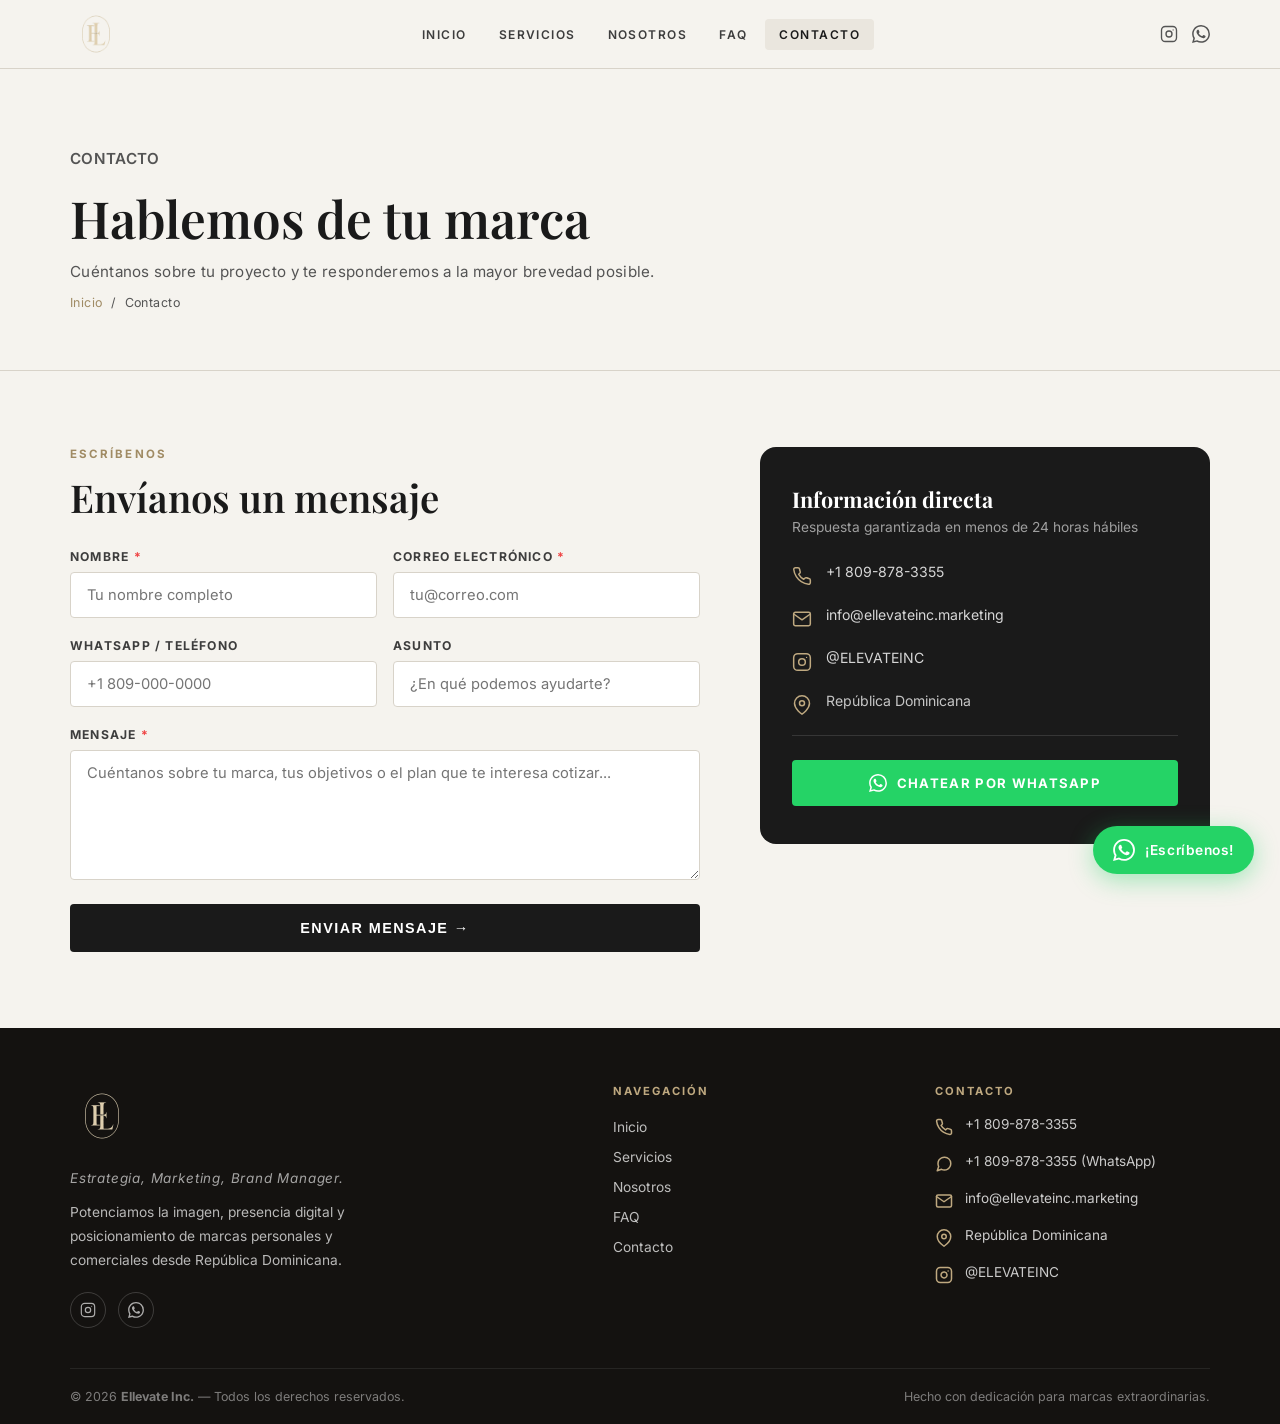
==== contacto.html @ 8d4e355f "feat: Initial static release for Ellevate Inc. ready for GitHub Pages" ====
<!DOCTYPE html>
<html lang="es">
<head>
  <meta charset="UTF-8">
  <meta name="viewport" content="width=device-width, initial-scale=1.0">
  <meta name="description" content="Contáctanos en Ellevate Inc. Cuéntanos sobre tu marca o proyecto y diseñaremos la estrategia digital ideal para ti.">
  <meta property="og:title" content="Contacto — Ellevate Inc. | Marketing Digital RD">
  <meta property="og:description" content="Hablemos de tu marca. Contáctanos por formulario o directamente por WhatsApp.">
  <meta property="og:type" content="website">
  <meta property="og:locale" content="es_DO">
  <link rel="icon" href="assets/logos/logo.png" type="image/png">
  <title>Contacto — Ellevate Inc. | Marketing Digital RD</title>

  <link rel="preconnect" href="https://fonts.googleapis.com">
  <link rel="preconnect" href="https://fonts.gstatic.com" crossorigin>
  <link href="https://fonts.googleapis.com/css2?family=Playfair+Display:ital,wght@0,400;0,500;0,600;0,700;1,400;1,500&family=Inter:wght@300;400;500;600;700&display=swap" rel="stylesheet">
  <link rel="stylesheet" href="css/style.css">
</head>
<body>

  <!-- ======= HEADER ======= -->
  <header class="site-header">
    <div class="container">
      <div class="header-inner">

        <!-- Logo -->
        <a href="index.html" class="logo">
          <img src="assets/logos/logo.png" alt="Ellevate Inc." class="logo-img">
        </a>

        <!-- Hamburger Móvil -->
        <button class="nav-toggle" id="navToggle" aria-label="Abrir menú">
          <span></span><span></span><span></span>
        </button>

        <!-- Navegación Principal -->
        <nav class="main-nav" id="mainNav" aria-label="Menú principal">
          <ul>
            <li><a href="index.html">Inicio</a></li>
            <li><a href="servicios.html">Servicios</a></li>
            <li><a href="nosotros.html">Nosotros</a></li>
            <li><a href="faq.html">FAQ</a></li>
            <li><a href="contacto.html" class="active">Contacto</a></li>
          </ul>
        </nav>

        <!-- Iconos Sociales en Header -->
        <div class="header-socials">
          <a href="https://instagram.com/ELEVATEINC" target="_blank" rel="noopener" aria-label="Instagram">
            <svg viewBox="0 0 24 24" fill="none" stroke="currentColor" stroke-width="1.8" stroke-linecap="round" stroke-linejoin="round">
              <rect x="2" y="2" width="20" height="20" rx="5" ry="5"/>
              <circle cx="12" cy="12" r="4"/>
              <circle cx="17.5" cy="6.5" r=".8" fill="currentColor" stroke="none"/>
            </svg>
          </a>
          <a href="https://wa.me/18098783355" target="_blank" rel="noopener" aria-label="WhatsApp">
            <svg viewBox="0 0 24 24" fill="currentColor">
              <path d="M17.472 14.382c-.297-.149-1.758-.867-2.03-.967-.273-.099-.471-.148-.67.15-.197.297-.767.966-.94 1.164-.173.199-.347.223-.644.075-.297-.15-1.255-.463-2.39-1.475-.883-.788-1.48-1.761-1.653-2.059-.173-.297-.018-.458.13-.606.134-.133.298-.347.446-.52.149-.174.198-.298.298-.497.099-.198.05-.371-.025-.52-.075-.149-.669-1.612-.916-2.207-.242-.579-.487-.5-.669-.51-.173-.008-.371-.01-.57-.01-.198 0-.52.074-.792.372-.272.297-1.04 1.016-1.04 2.479 0 1.462 1.065 2.875 1.213 3.074.149.198 2.096 3.2 5.077 4.487.709.306 1.262.489 1.694.625.712.227 1.36.195 1.871.118.571-.085 1.758-.719 2.006-1.413.248-.694.248-1.289.173-1.413-.074-.124-.272-.198-.57-.347m-5.421 7.403h-.004a9.87 9.87 0 01-5.031-1.378l-.361-.214-3.741.982.998-3.648-.235-.374a9.86 9.86 0 01-1.51-5.26c.001-5.45 4.436-9.884 9.888-9.884 2.64 0 5.122 1.03 6.988 2.898a9.825 9.825 0 012.893 6.994c-.003 5.45-4.437 9.884-9.885 9.884m8.413-18.297A11.815 11.815 0 0012.05 0C5.495 0 .16 5.335.157 11.892c0 2.096.547 4.142 1.588 5.945L.057 24l6.305-1.654a11.882 11.882 0 005.683 1.448h.005c6.554 0 11.89-5.335 11.893-11.893a11.821 11.821 0 00-3.48-8.413z"/>
            </svg>
          </a>
        </div>

      </div>
    </div>
  </header>

  <main>

    <!-- HERO -->
    <section class="page-hero">
      <div class="container">
        <p class="hero-eyebrow">Contacto</p>
        <h1>Hablemos de tu marca</h1>
        <p>Cuéntanos sobre tu proyecto y te responderemos a la mayor brevedad posible.</p>
        <div class="breadcrumb"><a href="index.html">Inicio</a><span>/</span><span>Contacto</span></div>
      </div>
    </section>

    <!-- FORMULARIO + INFO LATERAL -->
    <section class="section">
      <div class="container">
        <div class="contact-grid">

          <!-- Columna Formulario -->
          <div>
            <p class="section-label">Escríbenos</p>
            <h2 class="section-title" style="margin-bottom:28px;">Envíanos un mensaje</h2>

            <!-- Contenedor para Alerta Interactiva -->
            <div id="formAlert"></div>

            <form class="contact-form" id="staticContactForm">
              <div class="form-row-2">
                <div class="form-group">
                  <label for="nombre">Nombre <span style="color:#ef4444">*</span></label>
                  <input type="text" id="nombre" name="nombre" required placeholder="Tu nombre completo">
                </div>
                <div class="form-group">
                  <label for="correo">Correo Electrónico <span style="color:#ef4444">*</span></label>
                  <input type="email" id="correo" name="correo" required placeholder="tu@correo.com">
                </div>
              </div>

              <div class="form-row-2">
                <div class="form-group">
                  <label for="telefono">WhatsApp / Teléfono</label>
                  <input type="text" id="telefono" name="telefono" placeholder="+1 809-000-0000">
                </div>
                <div class="form-group">
                  <label for="asunto">Asunto</label>
                  <input type="text" id="asunto" name="asunto" placeholder="¿En qué podemos ayudarte?">
                </div>
              </div>

              <div class="form-group">
                <label for="mensaje">Mensaje <span style="color:#ef4444">*</span></label>
                <textarea id="mensaje" name="mensaje" required placeholder="Cuéntanos sobre tu marca, tus objetivos o el plan que te interesa cotizar..."></textarea>
              </div>

              <button type="submit" class="btn btn-dark" style="width:100%;padding:16px;font-size:.90rem;">
                Enviar mensaje →
              </button>
            </form>
          </div>

          <!-- Columna Información Lateral -->
          <div>
            <div class="contact-info-card fade-up">
              <h3>Información directa</h3>
              <p>Respuesta garantizada en menos de 24 horas hábiles</p>

              <div class="info-row">
                <svg viewBox="0 0 24 24" fill="none" stroke="currentColor" stroke-width="1.8" stroke-linecap="round" stroke-linejoin="round" width="20" height="20">
                  <path d="M22 16.92v3a2 2 0 0 1-2.18 2 19.79 19.79 0 0 1-8.63-3.07 19.5 19.5 0 0 1-6-6 19.79 19.79 0 0 1-3.07-8.67A2 2 0 0 1 4.11 2h3a2 2 0 0 1 2 1.72 12.84 12.84 0 0 0 .7 2.81 2 2 0 0 1-.45 2.11L8.09 9.91a16 16 0 0 0 6 6l1.27-1.27a2 2 0 0 1 2.11-.45 12.84 12.84 0 0 0 2.81.7A2 2 0 0 1 22 16.92z"/>
                </svg>
                <div><a href="tel:+18098783355">+1 809-878-3355</a></div>
              </div>

              <div class="info-row">
                <svg viewBox="0 0 24 24" fill="none" stroke="currentColor" stroke-width="1.8" stroke-linecap="round" stroke-linejoin="round" width="20" height="20">
                  <path d="M4 4h16c1.1 0 2 .9 2 2v12c0 1.1-.9 2-2 2H4c-1.1 0-2-.9-2-2V6c0-1.1.9-2 2-2z"/>
                  <polyline points="22,6 12,13 2,6"/>
                </svg>
                <div><a href="mailto:info@ellevateinc.marketing">info@ellevateinc.marketing</a></div>
              </div>

              <div class="info-row">
                <svg viewBox="0 0 24 24" fill="none" stroke="currentColor" stroke-width="1.8" stroke-linecap="round" stroke-linejoin="round" width="20" height="20">
                  <rect x="2" y="2" width="20" height="20" rx="5" ry="5"/>
                  <circle cx="12" cy="12" r="4"/>
                  <circle cx="17.5" cy="6.5" r=".8" fill="var(--gold)" stroke="none"/>
                </svg>
                <div><a href="https://instagram.com/ELEVATEINC" target="_blank" rel="noopener">@ELEVATEINC</a></div>
              </div>

              <div class="info-row">
                <svg viewBox="0 0 24 24" fill="none" stroke="currentColor" stroke-width="1.8" stroke-linecap="round" stroke-linejoin="round" width="20" height="20">
                  <path d="M21 10c0 7-9 13-9 13s-9-6-9-13a9 9 0 0 1 18 0z"/>
                  <circle cx="12" cy="10" r="3"/>
                </svg>
                <div><span>República Dominicana</span></div>
              </div>

              <div style="padding-top:24px;border-top:1px solid rgba(255,255,255,.12);margin-top:12px;">
                <a href="https://wa.me/18098783355?text=Hola%20Ellevate%2C%20me%20interesa%20obtener%20información%20sobre%20sus%20servicios."
                   target="_blank" rel="noopener"
                   class="btn"
                   style="width:100%;justify-content:center;background:#25d366;color:#fff;border:none;gap:10px;padding:14px;font-weight:700;">
                  <svg viewBox="0 0 24 24" fill="currentColor" width="18" height="18">
                    <path d="M17.472 14.382c-.297-.149-1.758-.867-2.03-.967-.273-.099-.471-.148-.67.15-.197.297-.767.966-.94 1.164-.173.199-.347.223-.644.075-.297-.15-1.255-.463-2.39-1.475-.883-.788-1.48-1.761-1.653-2.059-.173-.297-.018-.458.13-.606.134-.133.298-.347.446-.52.149-.174.198-.298.298-.497.099-.198.05-.371-.025-.52-.075-.149-.669-1.612-.916-2.207-.242-.579-.487-.5-.669-.51-.173-.008-.371-.01-.57-.01-.198 0-.52.074-.792.372-.272.297-1.04 1.016-1.04 2.479 0 1.462 1.065 2.875 1.213 3.074.149.198 2.096 3.2 5.077 4.487.709.306 1.262.489 1.694.625.712.227 1.36.195 1.871.118.571-.085 1.758-.719 2.006-1.413.248-.694.248-1.289.173-1.413-.074-.124-.272-.198-.57-.347m-5.421 7.403h-.004a9.87 9.87 0 01-5.031-1.378l-.361-.214-3.741.982.998-3.648-.235-.374a9.86 9.86 0 01-1.51-5.26c.001-5.45 4.436-9.884 9.888-9.884 2.64 0 5.122 1.03 6.988 2.898a9.825 9.825 0 012.893 6.994c-.003 5.45-4.437 9.884-9.885 9.884m8.413-18.297A11.815 11.815 0 0012.05 0C5.495 0 .16 5.335.157 11.892c0 2.096.547 4.142 1.588 5.945L.057 24l6.305-1.654a11.882 11.882 0 005.683 1.448h.005c6.554 0 11.89-5.335 11.893-11.893a11.821 11.821 0 00-3.48-8.413z"/>
                  </svg>
                  Chatear por WhatsApp
                </a>
              </div>
            </div>
          </div>

        </div>
      </div>
    </section>

  </main>

  <!-- ======= FOOTER ======= -->
  <footer class="site-footer">
    <div class="container">

      <div class="footer-main">

        <!-- Col 1: Marca -->
        <div class="footer-brand">
          <a href="index.html" class="logo" style="margin-bottom:12px;display:inline-flex;">
            <img src="assets/logos/logo.png" alt="Ellevate Inc." class="logo-img" style="height:64px;width:auto;">
          </a>
          <div class="footer-slogan">Estrategia, Marketing, Brand Manager.</div>
          <p class="footer-desc">Potenciamos la imagen, presencia digital y posicionamiento de marcas personales y comerciales desde República Dominicana.</p>

          <div class="footer-social">
            <a href="https://instagram.com/ELEVATEINC" target="_blank" rel="noopener" aria-label="Instagram">
              <svg viewBox="0 0 24 24" fill="none" stroke="currentColor" stroke-width="1.8" stroke-linecap="round" stroke-linejoin="round">
                <rect x="2" y="2" width="20" height="20" rx="5" ry="5"/>
                <circle cx="12" cy="12" r="4"/>
                <circle cx="17.5" cy="6.5" r=".8" fill="currentColor" stroke="none"/>
              </svg>
            </a>
            <a href="https://wa.me/18098783355" target="_blank" rel="noopener" aria-label="WhatsApp">
              <svg viewBox="0 0 24 24" fill="currentColor">
                <path d="M17.472 14.382c-.297-.149-1.758-.867-2.03-.967-.273-.099-.471-.148-.67.15-.197.297-.767.966-.94 1.164-.173.199-.347.223-.644.075-.297-.15-1.255-.463-2.39-1.475-.883-.788-1.48-1.761-1.653-2.059-.173-.297-.018-.458.13-.606.134-.133.298-.347.446-.52.149-.174.198-.298.298-.497.099-.198.05-.371-.025-.52-.075-.149-.669-1.612-.916-2.207-.242-.579-.487-.5-.669-.51-.173-.008-.371-.01-.57-.01-.198 0-.52.074-.792.372-.272.297-1.04 1.016-1.04 2.479 0 1.462 1.065 2.875 1.213 3.074.149.198 2.096 3.2 5.077 4.487.709.306 1.262.489 1.694.625.712.227 1.36.195 1.871.118.571-.085 1.758-.719 2.006-1.413.248-.694.248-1.289.173-1.413-.074-.124-.272-.198-.57-.347m-5.421 7.403h-.004a9.87 9.87 0 01-5.031-1.378l-.361-.214-3.741.982.998-3.648-.235-.374a9.86 9.86 0 01-1.51-5.26c.001-5.45 4.436-9.884 9.888-9.884 2.64 0 5.122 1.03 6.988 2.898a9.825 9.825 0 012.893 6.994c-.003 5.45-4.437 9.884-9.885 9.884m8.413-18.297A11.815 11.815 0 0012.05 0C5.495 0 .16 5.335.157 11.892c0 2.096.547 4.142 1.588 5.945L.057 24l6.305-1.654a11.882 11.882 0 005.683 1.448h.005c6.554 0 11.89-5.335 11.893-11.893a11.821 11.821 0 00-3.48-8.413z"/>
              </svg>
            </a>
          </div>
        </div>

        <!-- Col 2: Navegación -->
        <div class="footer-col">
          <h4>Navegación</h4>
          <ul>
            <li><a href="index.html">Inicio</a></li>
            <li><a href="servicios.html">Servicios</a></li>
            <li><a href="nosotros.html">Nosotros</a></li>
            <li><a href="faq.html">FAQ</a></li>
            <li><a href="contacto.html">Contacto</a></li>
          </ul>
        </div>

        <!-- Col 3: Contacto -->
        <div class="footer-col">
          <h4>Contacto</h4>

          <div class="footer-contact-item">
            <span class="icon">
              <svg viewBox="0 0 24 24" width="18" height="18" stroke="currentColor" stroke-width="2" fill="none" stroke-linecap="round" stroke-linejoin="round">
                <path d="M22 16.92v3a2 2 0 0 1-2.18 2 19.79 19.79 0 0 1-8.63-3.07 19.5 19.5 0 0 1-6-6 19.79 19.79 0 0 1-3.07-8.67A2 2 0 0 1 4.11 2h3a2 2 0 0 1 2 1.72 12.84 12.84 0 0 0 .7 2.81 2 2 0 0 1-.45 2.11L8.09 9.91a16 16 0 0 0 6 6l1.27-1.27a2 2 0 0 1 2.11-.45 12.84 12.84 0 0 0 2.81.7A2 2 0 0 1 22 16.92z"></path>
              </svg>
            </span>
            <div><a href="tel:+18098783355">+1 809-878-3355</a></div>
          </div>

          <div class="footer-contact-item">
            <span class="icon">
              <svg viewBox="0 0 24 24" width="18" height="18" stroke="currentColor" stroke-width="2" fill="none" stroke-linecap="round" stroke-linejoin="round">
                <path d="M21 11.5a8.38 8.38 0 0 1-.9 3.8 8.5 8.5 0 0 1-7.6 4.7 8.38 8.38 0 0 1-3.8-.9L3 21l1.9-5.7a8.38 8.38 0 0 1-.9-3.8 8.5 8.5 0 0 1 4.7-7.6 8.38 8.38 0 0 1 3.8-.9h.5a8.48 8.48 0 0 1 8 8v.5z"></path>
              </svg>
            </span>
            <div><a href="https://wa.me/18098783355" target="_blank" rel="noopener">+1 809-878-3355 (WhatsApp)</a></div>
          </div>

          <div class="footer-contact-item">
            <span class="icon">
              <svg viewBox="0 0 24 24" width="18" height="18" stroke="currentColor" stroke-width="2" fill="none" stroke-linecap="round" stroke-linejoin="round">
                <path d="M4 4h16c1.1 0 2 .9 2 2v12c0 1.1-.9 2-2 2H4c-1.1 0-2-.9-2-2V6c0-1.1.9-2 2-2z"></path>
                <polyline points="22,6 12,13 2,6"></polyline>
              </svg>
            </span>
            <div><a href="mailto:info@ellevateinc.marketing">info@ellevateinc.marketing</a></div>
          </div>

          <div class="footer-contact-item">
            <span class="icon">
              <svg viewBox="0 0 24 24" width="18" height="18" stroke="currentColor" stroke-width="2" fill="none" stroke-linecap="round" stroke-linejoin="round">
                <path d="M21 10c0 7-9 13-9 13s-9-6-9-13a9 9 0 0 1 18 0z"></path>
                <circle cx="12" cy="10" r="3"></circle>
              </svg>
            </span>
            <div><span>República Dominicana</span></div>
          </div>

          <div class="footer-contact-item">
            <span class="icon">
              <svg viewBox="0 0 24 24" width="18" height="18" stroke="currentColor" stroke-width="2" fill="none" stroke-linecap="round" stroke-linejoin="round">
                <rect x="2" y="2" width="20" height="20" rx="5" ry="5"></rect>
                <path d="M16 11.37A4 4 0 1 1 12.63 8 4 4 0 0 1 16 11.37z"></path>
                <line x1="17.5" y1="6.5" x2="17.51" y2="6.5"></line>
              </svg>
            </span>
            <div><a href="https://instagram.com/ELEVATEINC" target="_blank" rel="noopener">@ELEVATEINC</a></div>
          </div>

        </div>

      </div>

      <div class="footer-bottom">
        <span>&copy; 2026 <strong>Ellevate Inc.</strong> — Todos los derechos reservados.</span>
        <span>Hecho con dedicación para marcas extraordinarias.</span>
      </div>

    </div>
  </footer>

  <!-- ======= BOTÓN FLOTANTE WHATSAPP ======= -->
  <a href="https://wa.me/18098783355?text=Hola%20Ellevate%20Inc.%2C%20me%20interesa%20obtener%20información."
     class="whatsapp-float"
     target="_blank"
     rel="noopener"
     aria-label="Contactar por WhatsApp">
    <svg viewBox="0 0 24 24" fill="currentColor" aria-hidden="true">
      <path d="M17.472 14.382c-.297-.149-1.758-.867-2.03-.967-.273-.099-.471-.148-.67.15-.197.297-.767.966-.94 1.164-.173.199-.347.223-.644.075-.297-.15-1.255-.463-2.39-1.475-.883-.788-1.48-1.761-1.653-2.059-.173-.297-.018-.458.13-.606.134-.133.298-.347.446-.52.149-.174.198-.298.298-.497.099-.198.05-.371-.025-.52-.075-.149-.669-1.612-.916-2.207-.242-.579-.487-.5-.669-.51-.173-.008-.371-.01-.57-.01-.198 0-.52.074-.792.372-.272.297-1.04 1.016-1.04 2.479 0 1.462 1.065 2.875 1.213 3.074.149.198 2.096 3.2 5.077 4.487.709.306 1.262.489 1.694.625.712.227 1.36.195 1.871.118.571-.085 1.758-.719 2.006-1.413.248-.694.248-1.289.173-1.413-.074-.124-.272-.198-.57-.347m-5.421 7.403h-.004a9.87 9.87 0 01-5.031-1.378l-.361-.214-3.741.982.998-3.648-.235-.374a9.86 9.86 0 01-1.51-5.26c.001-5.45 4.436-9.884 9.888-9.884 2.64 0 5.122 1.03 6.988 2.898a9.825 9.825 0 012.893 6.994c-.003 5.45-4.437 9.884-9.885 9.884m8.413-18.297A11.815 11.815 0 0012.05 0C5.495 0 .16 5.335.157 11.892c0 2.096.547 4.142 1.588 5.945L.057 24l6.305-1.654a11.882 11.882 0 005.683 1.448h.005c6.554 0 11.89-5.335 11.893-11.893a11.821 11.821 0 00-3.48-8.413z"/>
    </svg>
    <span class="wa-label">¡Escríbenos!</span>
  </a>

  <!-- Scripts -->
  <script src="js/main.js"></script>
</body>
</html>
---- css/style.css ----
/* =============================================
   ELLEVATE INC. — ESTILOS GLOBALES
   Estrategia, Marketing, Brand Manager.
   ============================================= */

@import url('https://fonts.googleapis.com/css2?family=Playfair+Display:ital,wght@0,400;0,500;0,600;0,700;1,400;1,500&family=Inter:wght@300;400;500;600;700&display=swap');

:root {
  /* Paleta editorial */
  --cream:       #F5F3EE;
  --cream-dark:  #EAE6DE;
  --ink:         #1A1A1A;
  --ink-soft:    #3D3D3D;
  --ink-muted:   #545454;
  --gold:        #BFA980;
  --gold-dark:   #A08B64;
  --white:       #FFFFFF;
  --border:      #D8D3C9;
  --border-dark: #C5BEB2;

  /* Footer oscuro */
  --footer-bg:   #141210;
  --footer-text: rgba(255,255,255,.78);

  /* Spacing & radius */
  --radius-sm:  4px;
  --radius:     8px;
  --radius-lg:  16px;
  --shadow:     0 2px 20px rgba(26,26,26,.08);
  --shadow-lg:  0 8px 40px rgba(26,26,26,.12);
  --transition: .3s ease;
}

*, *::before, *::after { box-sizing: border-box; margin: 0; padding: 0; }
html { scroll-behavior: smooth; }

body {
  font-family: 'Inter', sans-serif;
  background: var(--cream);
  color: var(--ink);
  min-height: 100vh;
  display: flex;
  flex-direction: column;
}

a { text-decoration: none; color: inherit; }
img { max-width: 100%; display: block; }

/* =============================================
   CONTAINER
   ============================================= */
.container {
  width: min(1140px, 92%);
  margin: 0 auto;
}

/* =============================================
   HEADER — Minimal Editorial
   ============================================= */
.site-header {
  background: var(--cream);
  border-bottom: 1px solid var(--border);
  position: sticky;
  top: 0;
  z-index: 1000;
}

.header-inner {
  display: flex;
  align-items: center;
  justify-content: space-between;
  height: 68px;
}

/* Logo */
.logo {
  display: flex;
  align-items: center;
  gap: 8px;
  text-decoration: none;
}

.logo-img {
  height: 52px;
  width: auto;
  object-fit: contain;
  display: block;
}

.logo-mark {
  font-size: 1.2rem;
  color: var(--gold);
  line-height: 1;
}

.logo-wordmark {
  font-family: 'Inter', sans-serif;
  font-size: .88rem;
  font-weight: 700;
  letter-spacing: .18em;
  color: var(--ink);
  text-transform: uppercase;
}

/* Nav */
.main-nav ul {
  list-style: none;
  display: flex;
  align-items: center;
  gap: 4px;
}

.main-nav a {
  font-size: .75rem;
  font-weight: 600;
  letter-spacing: .12em;
  text-transform: uppercase;
  color: var(--ink-soft);
  padding: 8px 14px;
  border-radius: var(--radius-sm);
  transition: var(--transition);
  display: block;
}

.main-nav a:hover,
.main-nav a.active {
  color: var(--ink);
  background: var(--cream-dark);
}

/* Redes en Header */
.header-socials {
  display: flex;
  align-items: center;
  gap: 14px;
}

.header-socials a {
  color: var(--ink-muted);
  transition: var(--transition);
  display: flex;
  align-items: center;
}

.header-socials a:hover { color: var(--ink); }
.header-socials svg { width: 18px; height: 18px; }

/* Botón Hamburguesa */
.nav-toggle {
  display: none;
  background: none;
  border: none;
  cursor: pointer;
  flex-direction: column;
  gap: 5px;
  padding: 8px;
}

.nav-toggle span {
  display: block;
  width: 22px;
  height: 2px;
  background: var(--ink);
  border-radius: 2px;
  transition: var(--transition);
}

.nav-toggle.open span:nth-child(1) {
  transform: translateY(7px) rotate(45deg);
}
.nav-toggle.open span:nth-child(2) {
  opacity: 0;
}
.nav-toggle.open span:nth-child(3) {
  transform: translateY(-7px) rotate(-45deg);
}

/* =============================================
   MAIN & HEROES
   ============================================= */
main { flex: 1; }

.page-hero {
  padding: 80px 0 60px;
  border-bottom: 1px solid var(--border);
}

.page-hero.hero-home {
  text-align: center;
  padding: 100px 0 80px;
}

.hero-eyebrow {
  font-size: .74rem;
  font-weight: 600;
  letter-spacing: .2em;
  text-transform: uppercase;
  color: var(--gold-dark);
  margin-bottom: 16px;
}

.page-hero:not(.hero-home) h1 {
  font-family: 'Playfair Display', serif;
  font-size: clamp(2rem, 5vw, 3.2rem);
  font-weight: 600;
  color: var(--ink);
  margin-bottom: 10px;
}

.page-hero:not(.hero-home) p {
  color: var(--ink-muted);
  font-size: .95rem;
  letter-spacing: .02em;
}

/* Breadcrumb */
.breadcrumb {
  display: flex;
  gap: 8px;
  margin-top: 14px;
  font-size: .78rem;
  color: var(--ink-muted);
  letter-spacing: .04em;
}

.breadcrumb a { color: var(--gold-dark); }
.breadcrumb a:hover { text-decoration: underline; }

/* =============================================
   CARRUSEL (HERO DINÁMICO)
   ============================================= */
.hero-carousel {
  position: relative;
  width: 100%;
  height: 90vh;
  min-height: 560px;
  max-height: 800px;
  overflow: hidden;
  background: #0a0a0a;
}

.hero-carousel .slide {
  position: absolute;
  inset: 0;
  opacity: 0;
  transition: opacity 1s ease;
  z-index: 1;
}
.hero-carousel .slide.active { opacity: 1; z-index: 2; }

.hero-carousel .slide-bg {
  position: absolute;
  inset: 0;
  background-size: cover;
  background-position: 50% 20%;
  background-repeat: no-repeat;
  transform: scale(1.04);
  transition: transform 6s ease;
}
.hero-carousel .slide.active .slide-bg { transform: scale(1); }

.slide-overlay {
  position: absolute;
  inset: 0;
  background: linear-gradient(
    to bottom,
    rgba(10,10,10,0.40) 0%,
    rgba(10,10,10,0.25) 40%,
    rgba(10,10,10,0.78) 100%
  );
  z-index: 1;
}

.slide-content {
  position: absolute;
  bottom: 0; left: 50%;
  transform: translateX(-50%);
  z-index: 2;
  padding: 60px 24px 72px;
  max-width: 880px;
  width: 100%;
  text-align: center;
}

.slide-eyebrow {
  display: inline-block;
  font-size: .75rem;
  letter-spacing: .22em;
  text-transform: uppercase;
  color: var(--gold);
  margin-bottom: 18px;
  opacity: 0;
  transform: translateY(20px);
  transition: opacity .7s .3s, transform .7s .3s;
}
.slide.active .slide-eyebrow { opacity: 1; transform: translateY(0); }

.slide-title {
  font-family: 'Playfair Display', serif;
  font-size: clamp(2.4rem, 5vw, 4.2rem);
  font-weight: 700;
  color: #fff;
  line-height: 1.15;
  margin-bottom: 20px;
  opacity: 0;
  transform: translateY(24px);
  transition: opacity .7s .5s, transform .7s .5s;
}
.slide.active .slide-title { opacity: 1; transform: translateY(0); }

.slide-desc {
  font-size: 1.05rem;
  color: rgba(255,255,255,.86);
  line-height: 1.7;
  max-width: 580px;
  margin: 0 auto 36px;
  opacity: 0;
  transform: translateY(20px);
  transition: opacity .7s .65s, transform .7s .65s;
}
.slide.active .slide-desc { opacity: 1; transform: translateY(0); }

.slide-cta {
  display: flex; gap: 14px; justify-content: center; flex-wrap: wrap;
  opacity: 0;
  transform: translateY(16px);
  transition: opacity .7s .8s, transform .7s .8s;
}
.slide.active .slide-cta { opacity: 1; transform: translateY(0); }

/* Controles de carrusel */
.carousel-dots {
  position: absolute;
  bottom: 26px; left: 0; right: 0;
  z-index: 10;
  display: flex;
  justify-content: center;
  gap: 10px;
}
.c-dot {
  width: 10px; height: 10px;
  border-radius: 50%;
  border: 2px solid rgba(255,255,255,.6);
  background: transparent;
  cursor: pointer;
  transition: all .3s;
  padding: 0;
  appearance: none;
}
.c-dot.active { background: var(--gold); border-color: var(--gold); transform: scale(1.3); }

.carousel-arrow {
  position: absolute;
  top: 50%; transform: translateY(-50%);
  z-index: 10;
  background: rgba(255,255,255,.12);
  border: 1.5px solid rgba(255,255,255,.25);
  color: #fff;
  width: 48px; height: 48px;
  border-radius: 50%;
  font-size: 1.3rem;
  cursor: pointer;
  display: flex; align-items: center; justify-content: center;
  transition: background .2s, border-color .2s;
  appearance: none;
}
.carousel-arrow:hover { background: rgba(255,255,255,.28); border-color: #fff; }
.carousel-arrow.prev { left: 24px; }
.carousel-arrow.next { right: 24px; }

/* =============================================
   STATS STRIP
   ============================================= */
.stats-strip {
  background: var(--ink);
  display: flex;
  justify-content: center;
  flex-wrap: wrap;
}
.stat-pill {
  flex: 1; min-width: 160px;
  padding: 28px 24px;
  text-align: center;
  border-right: 1px solid rgba(255,255,255,.08);
}
.stat-pill:last-child { border-right: none; }
.stat-num {
  font-family: 'Playfair Display', serif;
  font-size: 2.1rem;
  font-weight: 700;
  color: var(--gold);
  display: block;
}
.stat-lbl {
  font-size: .74rem;
  letter-spacing: .12em;
  text-transform: uppercase;
  color: rgba(255,255,255,.65);
  margin-top: 5px;
  display: block;
}

/* =============================================
   SECTIONS
   ============================================= */
.section { padding: 76px 0; }
.section-sm { padding: 48px 0; }

.section-title {
  font-family: 'Playfair Display', serif;
  font-size: clamp(1.7rem, 3.5vw, 2.4rem);
  font-weight: 600;
  color: var(--ink);
  margin-bottom: 14px;
  line-height: 1.25;
}

.section-label {
  font-size: .72rem;
  font-weight: 700;
  letter-spacing: .18em;
  text-transform: uppercase;
  color: var(--gold-dark);
  margin-bottom: 12px;
}

/* =============================================
   CARDS & FADE-UP ANIMATION
   ============================================= */
.card {
  background: var(--white);
  border: 1px solid var(--border);
  border-radius: var(--radius);
  padding: 32px 28px;
  transition: transform .3s ease, box-shadow .3s ease, border-color .3s ease;
}

.card:hover {
  box-shadow: 0 8px 32px rgba(26,26,26,.10);
  transform: translateY(-4px);
  border-color: var(--gold);
}

.card-icon {
  width: 48px; height: 48px;
  padding: 10px;
  border-radius: 12px;
  background: var(--cream-dark);
  color: var(--gold-dark);
  margin-bottom: 16px;
  display: inline-flex;
  align-items: center;
  justify-content: center;
}
.card-icon svg { width: 26px; height: 26px; }

.fade-up {
  opacity: 0;
  transform: translateY(28px);
  transition: opacity .65s ease, transform .65s ease;
}
.fade-up.visible {
  opacity: 1;
  transform: translateY(0);
}

/* =============================================
   BUTTONS
   ============================================= */
.btn {
  display: inline-flex;
  align-items: center;
  justify-content: center;
  gap: 8px;
  padding: 13px 28px;
  font-size: .82rem;
  font-weight: 600;
  letter-spacing: .1em;
  text-transform: uppercase;
  border-radius: var(--radius-sm);
  transition: var(--transition);
  cursor: pointer;
  border: none;
}

.btn-dark {
  background: var(--ink);
  color: var(--white);
}
.btn-dark:hover {
  background: var(--ink-soft);
  color: var(--white);
  transform: translateY(-1px);
}

.btn-outline {
  border: 1.5px solid var(--ink);
  color: var(--ink);
  background: transparent;
}
.btn-outline:hover {
  background: var(--ink);
  color: var(--white);
  transform: translateY(-1px);
}

.btn-gold {
  background: var(--gold);
  color: var(--ink);
  font-weight: 700;
}
.btn-gold:hover {
  background: var(--gold-dark);
  color: #fff;
  transform: translateY(-1px);
}

/* =============================================
   LIST ROW (PILARES Y SERVICIOS)
   ============================================= */
.list-row {
  display: flex;
  align-items: center;
  justify-content: space-between;
  padding: 18px 0;
  border-bottom: 1px solid var(--border);
}
.list-row:first-child { border-top: 1px solid var(--border); }

.list-row-title {
  font-family: 'Playfair Display', serif;
  font-size: 1.12rem;
  font-weight: 600;
  color: var(--ink);
}

/* =============================
   CTA BAND
   ============================= */
.cta-band {
  background: var(--ink);
  padding: 68px 0;
  text-align: center;
}
.cta-band h2 {
  font-family: 'Playfair Display', serif;
  font-size: clamp(1.8rem, 3.5vw, 2.6rem);
  color: var(--white);
  margin-bottom: 12px;
  font-style: italic;
}
.cta-band p {
  color: rgba(255,255,255,.68);
  font-size: .95rem;
  margin-bottom: 30px;
  letter-spacing: .02em;
}

/* =============================================
   FOOTER
   ============================================= */
.site-footer {
  background: var(--footer-bg);
  color: var(--footer-text);
  margin-top: auto;
}

.footer-main {
  display: grid;
  grid-template-columns: 1.8fr 1fr 1fr;
  gap: 48px;
  padding: 56px 0 40px;
}

.footer-brand .logo-wordmark { color: var(--white); }
.footer-brand .logo-mark { color: var(--gold); }

.footer-slogan {
  font-size: .84rem;
  color: rgba(255,255,255,.62);
  margin-top: 10px;
  letter-spacing: .06em;
  font-style: italic;
}

.footer-desc {
  margin-top: 14px;
  font-size: .86rem;
  line-height: 1.75;
  color: rgba(255,255,255,.70);
  max-width: 320px;
}

.footer-col h4 {
  font-size: .70rem;
  font-weight: 700;
  letter-spacing: .18em;
  text-transform: uppercase;
  color: var(--gold);
  margin-bottom: 18px;
}

.footer-col ul { list-style: none; }
.footer-col ul li { margin-bottom: 10px; }
.footer-col ul li a {
  font-size: .86rem;
  color: rgba(255,255,255,.72);
  transition: var(--transition);
}
.footer-col ul li a:hover { color: var(--white); }

.footer-contact-item {
  display: flex;
  gap: 12px;
  align-items: flex-start;
  margin-bottom: 14px;
  font-size: .85rem;
}
.footer-contact-item .icon { color: var(--gold); flex-shrink: 0; margin-top: 2px; }
.footer-contact-item a { color: rgba(255,255,255,.78); transition: var(--transition); }
.footer-contact-item a:hover { color: var(--gold); }
.footer-contact-item span { color: rgba(255,255,255,.78); }

.footer-social {
  display: flex;
  gap: 12px;
  margin-top: 20px;
}
.footer-social a {
  width: 36px; height: 36px;
  border: 1px solid rgba(255,255,255,.18);
  border-radius: 50%;
  display: flex; align-items: center; justify-content: center;
  color: rgba(255,255,255,.65);
  transition: var(--transition);
}
.footer-social a:hover {
  border-color: var(--gold);
  color: var(--gold);
  background: rgba(255,255,255,.05);
}
.footer-social svg { width: 16px; height: 16px; }

.footer-bottom {
  border-top: 1px solid rgba(255,255,255,.08);
  padding: 20px 0;
  display: flex;
  justify-content: space-between;
  align-items: center;
  font-size: .78rem;
  color: rgba(255,255,255,.45);
  flex-wrap: wrap;
  gap: 10px;
}
.footer-bottom a { color: var(--gold); }

/* =============================================
   BOTÓN FLOTANTE WHATSAPP
   ============================================= */
.whatsapp-float {
  position: fixed;
  bottom: 26px;
  right: 26px;
  z-index: 9999;
  display: flex;
  align-items: center;
  gap: 10px;
  background: #25d366;
  color: #fff;
  padding: 13px 20px;
  border-radius: 50px;
  box-shadow: 0 6px 24px rgba(37,211,102,.40);
  font-size: .86rem;
  font-weight: 600;
  letter-spacing: .04em;
  text-decoration: none;
  transition: transform .3s ease, box-shadow .3s ease;
  animation: wa-pulse 2.8s infinite;
}
.whatsapp-float svg { width: 22px; height: 22px; flex-shrink: 0; }
.whatsapp-float:hover {
  transform: scale(1.05) translateY(-2px);
  box-shadow: 0 10px 32px rgba(37,211,102,.55);
  color: #fff;
}
@keyframes wa-pulse {
  0%,100% { box-shadow: 0 6px 24px rgba(37,211,102,.40); }
  50%      { box-shadow: 0 6px 36px rgba(37,211,102,.65); }
}

/* =============================================
   NOSOTROS: HISTORIA, MISIÓN/VISIÓN Y EQUIPO
   ============================================= */
.nos-img-wrap {
  position: relative;
  border-radius: 12px;
  overflow: hidden;
  aspect-ratio: 4/3;
  box-shadow: var(--shadow);
}
.nos-img-wrap img {
  width: 100%; height: 100%;
  object-fit: cover;
  display: block;
  transition: transform .5s ease;
}
.nos-img-wrap:hover img { transform: scale(1.04); }

.nos-img-badge {
  position: absolute;
  bottom: 18px; left: 18px;
  background: var(--gold);
  color: var(--ink);
  font-size: .74rem;
  font-weight: 700;
  letter-spacing: .12em;
  text-transform: uppercase;
  padding: 6px 14px;
  border-radius: 20px;
}

.mv-card {
  background: #fff;
  border-radius: 12px;
  padding: 32px 28px;
  box-shadow: 0 2px 12px rgba(0,0,0,.06);
  border-top: 3px solid var(--gold);
  transition: transform .25s, box-shadow .25s;
}
.mv-card:hover {
  transform: translateY(-4px);
  box-shadow: 0 8px 28px rgba(0,0,0,.10);
}
.mv-icon { margin-bottom: 16px; }
.mv-icon svg { width: 36px; height: 36px; stroke: var(--gold); fill: none; }
.mv-label {
  font-family: 'Playfair Display', serif;
  font-size: 1.2rem;
  font-weight: 700;
  color: var(--ink);
  margin-bottom: 12px;
}
.mv-text {
  color: var(--ink-muted);
  font-size: .92rem;
  line-height: 1.78;
}

.valores-wrap {
  display: flex;
  flex-wrap: wrap;
  gap: 10px;
  margin-top: 14px;
}
.valor-pill {
  background: var(--cream-dark);
  border: 1.5px solid var(--border-dark);
  border-radius: 20px;
  padding: 6px 16px;
  font-size: .82rem;
  font-weight: 600;
  color: var(--ink-soft);
  letter-spacing: .03em;
}

.team-card {
  text-align: center;
  padding: 36px 24px;
  background: var(--white);
  border: 1px solid var(--border);
  border-radius: var(--radius);
  transition: transform .3s, box-shadow .3s;
}
.team-card:hover {
  transform: translateY(-4px);
  box-shadow: var(--shadow);
}
.team-avatar {
  width: 90px; height: 90px;
  border-radius: 50%;
  margin: 0 auto 16px;
  overflow: hidden;
  border: 2px solid var(--border-dark);
  background: var(--cream-dark);
  display: flex; align-items: center; justify-content: center;
}
.team-avatar img {
  width: 100%; height: 100%;
  object-fit: cover;
}
.team-name {
  font-family: 'Playfair Display', serif;
  font-size: 1.15rem;
  font-weight: 600;
  color: var(--ink);
  margin-bottom: 4px;
}
.team-role {
  font-size: .78rem;
  letter-spacing: .12em;
  text-transform: uppercase;
  color: var(--gold-dark);
  font-weight: 600;
}

/* =============================================
   PLANES COMPARATIVOS
   ============================================= */
.plan-table {
  width: 100%;
  border-collapse: collapse;
  font-size: .90rem;
  background: var(--white);
  border-radius: var(--radius);
  overflow: hidden;
  box-shadow: var(--shadow);
}
.plan-table th {
  font-family: 'Playfair Display', serif;
  font-size: 1.05rem;
  font-weight: 600;
  color: var(--ink);
  padding: 18px 20px;
  text-align: left;
  background: var(--cream-dark);
  border: 1px solid var(--border);
}
.plan-table td {
  padding: 15px 20px;
  border: 1px solid var(--border);
  color: var(--ink-soft);
  vertical-align: middle;
}
.plan-table tr:hover td {
  background: rgba(191,169,128,.04);
}

/* =============================================
   FAQ ACORDEÓN
   ============================================= */
.faq-hero { padding: 80px 0 60px; border-bottom: 1px solid var(--border); }
.faq-list { max-width: 800px; margin: 0 auto; }
.faq-item {
  border-bottom: 1px solid var(--border);
  overflow: hidden;
}
.faq-item:first-child { border-top: 1px solid var(--border); }

.faq-btn {
  width: 100%;
  background: none;
  border: none;
  padding: 22px 0;
  text-align: left;
  cursor: pointer;
  display: flex;
  align-items: center;
  justify-content: space-between;
  gap: 16px;
  font-family: 'Playfair Display', serif;
  font-size: 1.1rem;
  font-weight: 600;
  color: var(--ink);
  transition: color .25s;
}
.faq-btn:hover { color: var(--gold-dark); }

.faq-btn .faq-icon {
  width: 28px; height: 28px; flex-shrink: 0;
  border-radius: 50%;
  border: 1.5px solid var(--border-dark);
  display: flex; align-items: center; justify-content: center;
  transition: transform .3s ease, background .3s, border-color .3s;
}
.faq-btn .faq-icon svg { width: 12px; height: 12px; stroke: var(--ink-muted); transition: transform .3s; }

.faq-btn[aria-expanded="true"] .faq-icon {
  background: var(--gold); border-color: var(--gold);
}
.faq-btn[aria-expanded="true"] .faq-icon svg { transform: rotate(45deg); stroke: var(--ink); }

.faq-body {
  max-height: 0;
  overflow: hidden;
  transition: max-height .4s ease, padding .3s;
}
.faq-body.open { max-height: 350px; padding-bottom: 22px; }
.faq-body p {
  color: var(--ink-muted);
  line-height: 1.85;
  font-size: .95rem;
}

.faq-cta {
  margin-top: 52px;
  padding: 38px 24px;
  background: var(--cream-dark);
  border: 1px solid var(--border);
  border-radius: var(--radius-lg);
  text-align: center;
}
.faq-cta h3 {
  font-family: 'Playfair Display', serif;
  font-size: 1.45rem;
  color: var(--ink);
  margin-bottom: 10px;
}
.faq-cta p { color: var(--ink-muted); font-size: .92rem; margin-bottom: 24px; }

/* =============================================
   CONTACTO
   ============================================= */
.contact-grid {
  display: grid;
  grid-template-columns: 1.4fr 1fr;
  gap: 60px;
  align-items: start;
}
.contact-form .form-group { margin-bottom: 20px; }
.contact-form label {
  display: block;
  font-size: .76rem;
  font-weight: 700;
  letter-spacing: .1em;
  text-transform: uppercase;
  color: var(--ink-soft);
  margin-bottom: 8px;
}
.contact-form input,
.contact-form textarea,
.contact-form select {
  width: 100%;
  padding: 13px 16px;
  border: 1.5px solid var(--border);
  border-radius: var(--radius-sm);
  font-size: .92rem;
  font-family: 'Inter', sans-serif;
  color: var(--ink);
  background: var(--white);
  outline: none;
  transition: border-color .2s, box-shadow .2s;
}
.contact-form input:focus,
.contact-form textarea:focus {
  border-color: var(--gold);
  box-shadow: 0 0 0 3px rgba(191,169,128,.20);
}
.contact-form textarea { resize: vertical; min-height: 130px; }
.form-row-2 { display: grid; grid-template-columns: 1fr 1fr; gap: 16px; }

.contact-info-card {
  background: var(--ink);
  border-radius: var(--radius-lg);
  padding: 38px 32px;
  color: rgba(255,255,255,.80);
}
.contact-info-card h3 {
  font-family: 'Playfair Display', serif;
  font-size: 1.35rem;
  color: var(--white);
  margin-bottom: 6px;
}
.contact-info-card p { font-size: .86rem; color: rgba(255,255,255,.58); margin-bottom: 28px; }
.info-row {
  display: flex; gap: 14px; align-items: flex-start;
  margin-bottom: 20px; font-size: .88rem;
}
.info-row svg { flex-shrink: 0; margin-top: 3px; color: var(--gold); }
.info-row a { color: rgba(255,255,255,.82); transition: color .2s; }
.info-row a:hover { color: var(--gold); }
.info-row span { color: rgba(255,255,255,.75); }

.alert-success {
  background: #f0fdf4; border: 1px solid #86efac;
  border-left: 4px solid #22c55e;
  border-radius: var(--radius); padding: 18px 20px;
  color: #166534; font-size: .92rem; margin-bottom: 24px;
}
.alert-error {
  background: #fef2f2; border: 1px solid #fca5a5;
  border-left: 4px solid #ef4444;
  border-radius: var(--radius); padding: 18px 20px;
  color: #991b1b; font-size: .92rem; margin-bottom: 24px;
}

/* =============================================
   RESPONSIVE
   ============================================= */
@media (max-width: 900px) {
  .footer-main { grid-template-columns: 1fr 1fr; gap: 36px; }
  .contact-grid { grid-template-columns: 1fr; }
}

@media (max-width: 720px) {
  .nav-toggle { display: flex; }
  .main-nav {
    display: none;
    position: absolute;
    top: 68px; left: 0; right: 0;
    background: var(--cream);
    border-bottom: 1px solid var(--border);
    padding: 16px 24px 24px;
    z-index: 999;
    box-shadow: var(--shadow);
  }
  .main-nav.open { display: block; }
  .main-nav ul { flex-direction: column; gap: 4px; }
  .main-nav a { padding: 12px 16px; font-size: .82rem; }
  .header-socials { display: none; }
  .footer-main { grid-template-columns: 1fr; gap: 32px; }
  .whatsapp-float .wa-label { display: none; }
  .whatsapp-float { padding: 13px; border-radius: 50%; }
  .form-row-2 { grid-template-columns: 1fr; }
}
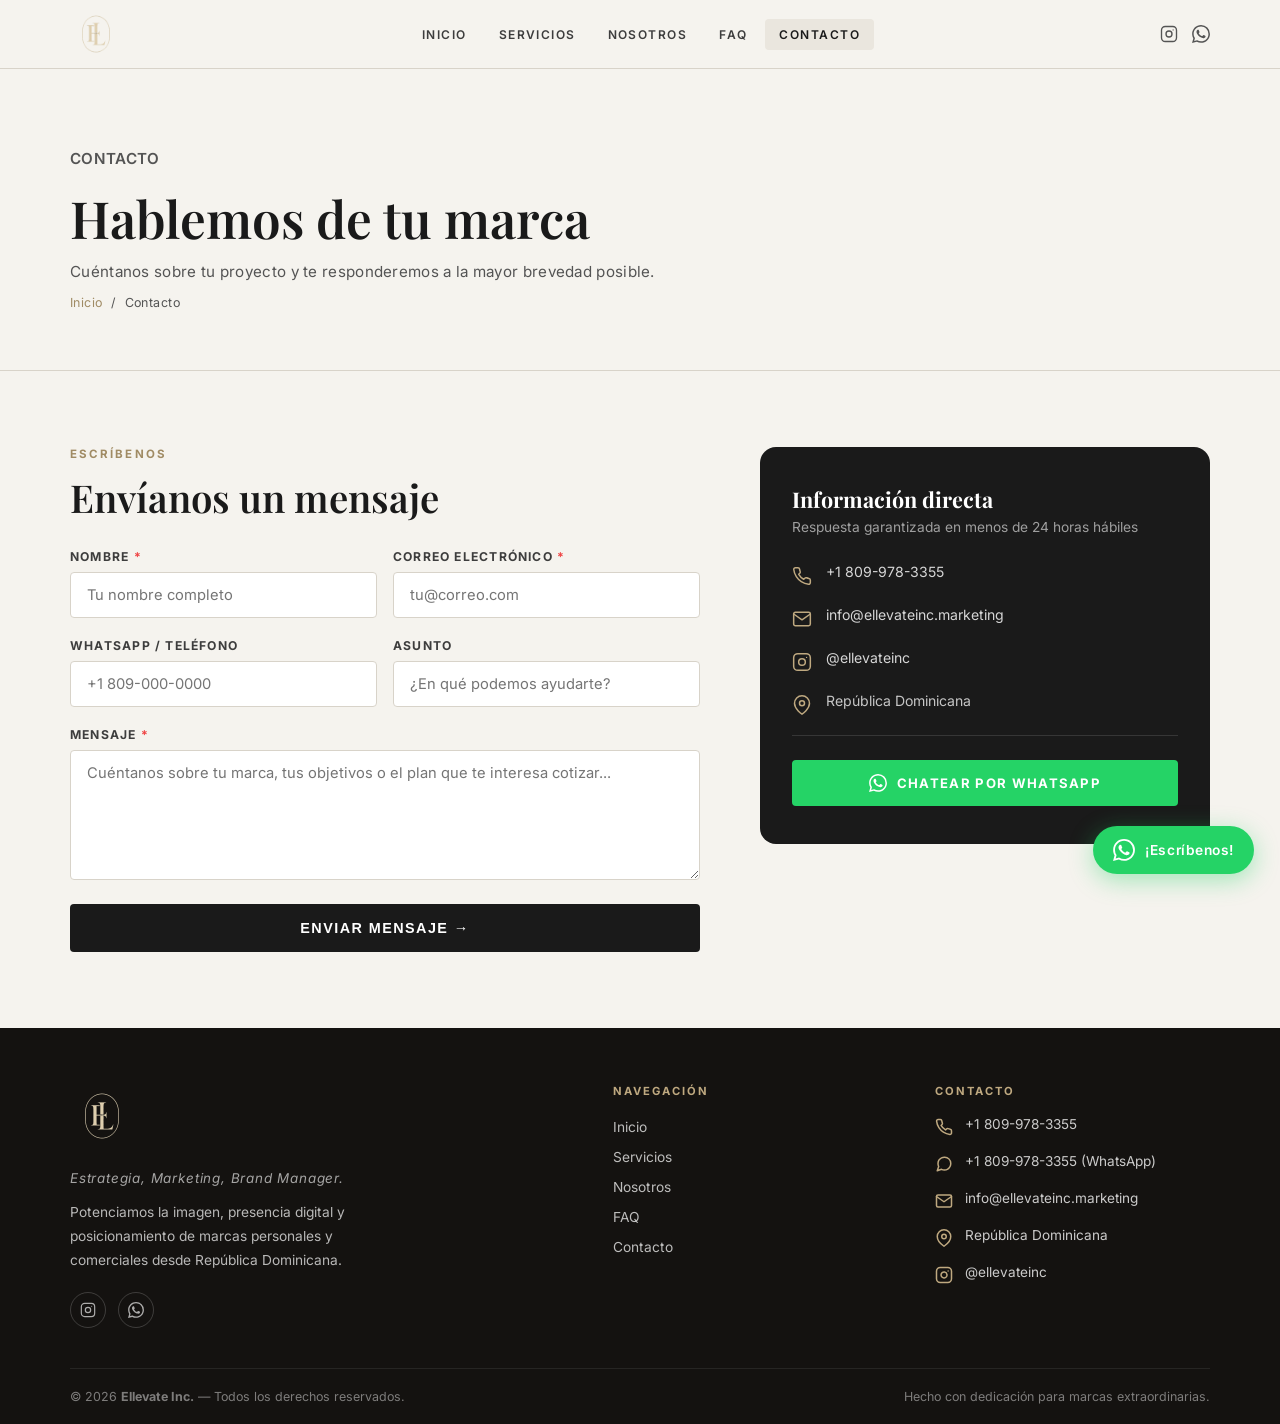
==== commit a4b7614d: "feat: actualizar sitio web de Ellevate" ====
--- a/contacto.html
+++ b/contacto.html
@@ -46,14 +46,14 @@
 
         <!-- Iconos Sociales en Header -->
         <div class="header-socials">
-          <a href="https://instagram.com/ELEVATEINC" target="_blank" rel="noopener" aria-label="Instagram">
+          <a href="https://www.instagram.com/ellevateinc?stkn=ZDNlZDc0MzIxNw==" target="_blank" rel="noopener" aria-label="Instagram">
             <svg viewBox="0 0 24 24" fill="none" stroke="currentColor" stroke-width="1.8" stroke-linecap="round" stroke-linejoin="round">
               <rect x="2" y="2" width="20" height="20" rx="5" ry="5"/>
               <circle cx="12" cy="12" r="4"/>
               <circle cx="17.5" cy="6.5" r=".8" fill="currentColor" stroke="none"/>
             </svg>
           </a>
-          <a href="https://wa.me/18098783355" target="_blank" rel="noopener" aria-label="WhatsApp">
+          <a href="https://wa.me/18099783355" target="_blank" rel="noopener" aria-label="WhatsApp">
             <svg viewBox="0 0 24 24" fill="currentColor">
               <path d="M17.472 14.382c-.297-.149-1.758-.867-2.03-.967-.273-.099-.471-.148-.67.15-.197.297-.767.966-.94 1.164-.173.199-.347.223-.644.075-.297-.15-1.255-.463-2.39-1.475-.883-.788-1.48-1.761-1.653-2.059-.173-.297-.018-.458.13-.606.134-.133.298-.347.446-.52.149-.174.198-.298.298-.497.099-.198.05-.371-.025-.52-.075-.149-.669-1.612-.916-2.207-.242-.579-.487-.5-.669-.51-.173-.008-.371-.01-.57-.01-.198 0-.52.074-.792.372-.272.297-1.04 1.016-1.04 2.479 0 1.462 1.065 2.875 1.213 3.074.149.198 2.096 3.2 5.077 4.487.709.306 1.262.489 1.694.625.712.227 1.36.195 1.871.118.571-.085 1.758-.719 2.006-1.413.248-.694.248-1.289.173-1.413-.074-.124-.272-.198-.57-.347m-5.421 7.403h-.004a9.87 9.87 0 01-5.031-1.378l-.361-.214-3.741.982.998-3.648-.235-.374a9.86 9.86 0 01-1.51-5.26c.001-5.45 4.436-9.884 9.888-9.884 2.64 0 5.122 1.03 6.988 2.898a9.825 9.825 0 012.893 6.994c-.003 5.45-4.437 9.884-9.885 9.884m8.413-18.297A11.815 11.815 0 0012.05 0C5.495 0 .16 5.335.157 11.892c0 2.096.547 4.142 1.588 5.945L.057 24l6.305-1.654a11.882 11.882 0 005.683 1.448h.005c6.554 0 11.89-5.335 11.893-11.893a11.821 11.821 0 00-3.48-8.413z"/>
             </svg>
@@ -133,7 +133,7 @@
                 <svg viewBox="0 0 24 24" fill="none" stroke="currentColor" stroke-width="1.8" stroke-linecap="round" stroke-linejoin="round" width="20" height="20">
                   <path d="M22 16.92v3a2 2 0 0 1-2.18 2 19.79 19.79 0 0 1-8.63-3.07 19.5 19.5 0 0 1-6-6 19.79 19.79 0 0 1-3.07-8.67A2 2 0 0 1 4.11 2h3a2 2 0 0 1 2 1.72 12.84 12.84 0 0 0 .7 2.81 2 2 0 0 1-.45 2.11L8.09 9.91a16 16 0 0 0 6 6l1.27-1.27a2 2 0 0 1 2.11-.45 12.84 12.84 0 0 0 2.81.7A2 2 0 0 1 22 16.92z"/>
                 </svg>
-                <div><a href="tel:+18098783355">+1 809-878-3355</a></div>
+                <div><a href="tel:+18099783355">+1 809-978-3355</a></div>
               </div>
 
               <div class="info-row">
@@ -150,7 +150,7 @@
                   <circle cx="12" cy="12" r="4"/>
                   <circle cx="17.5" cy="6.5" r=".8" fill="var(--gold)" stroke="none"/>
                 </svg>
-                <div><a href="https://instagram.com/ELEVATEINC" target="_blank" rel="noopener">@ELEVATEINC</a></div>
+                <div><a href="https://www.instagram.com/ellevateinc?stkn=ZDNlZDc0MzIxNw==" target="_blank" rel="noopener">@ellevateinc</a></div>
               </div>
 
               <div class="info-row">
@@ -162,7 +162,7 @@
               </div>
 
               <div style="padding-top:24px;border-top:1px solid rgba(255,255,255,.12);margin-top:12px;">
-                <a href="https://wa.me/18098783355?text=Hola%20Ellevate%2C%20me%20interesa%20obtener%20información%20sobre%20sus%20servicios."
+                <a href="https://wa.me/18099783355?text=Hola%20Ellevate%2C%20me%20interesa%20obtener%20información%20sobre%20sus%20servicios."
                    target="_blank" rel="noopener"
                    class="btn"
                    style="width:100%;justify-content:center;background:#25d366;color:#fff;border:none;gap:10px;padding:14px;font-weight:700;">
@@ -196,14 +196,14 @@
           <p class="footer-desc">Potenciamos la imagen, presencia digital y posicionamiento de marcas personales y comerciales desde República Dominicana.</p>
 
           <div class="footer-social">
-            <a href="https://instagram.com/ELEVATEINC" target="_blank" rel="noopener" aria-label="Instagram">
+            <a href="https://www.instagram.com/ellevateinc?stkn=ZDNlZDc0MzIxNw==" target="_blank" rel="noopener" aria-label="Instagram">
               <svg viewBox="0 0 24 24" fill="none" stroke="currentColor" stroke-width="1.8" stroke-linecap="round" stroke-linejoin="round">
                 <rect x="2" y="2" width="20" height="20" rx="5" ry="5"/>
                 <circle cx="12" cy="12" r="4"/>
                 <circle cx="17.5" cy="6.5" r=".8" fill="currentColor" stroke="none"/>
               </svg>
             </a>
-            <a href="https://wa.me/18098783355" target="_blank" rel="noopener" aria-label="WhatsApp">
+            <a href="https://wa.me/18099783355" target="_blank" rel="noopener" aria-label="WhatsApp">
               <svg viewBox="0 0 24 24" fill="currentColor">
                 <path d="M17.472 14.382c-.297-.149-1.758-.867-2.03-.967-.273-.099-.471-.148-.67.15-.197.297-.767.966-.94 1.164-.173.199-.347.223-.644.075-.297-.15-1.255-.463-2.39-1.475-.883-.788-1.48-1.761-1.653-2.059-.173-.297-.018-.458.13-.606.134-.133.298-.347.446-.52.149-.174.198-.298.298-.497.099-.198.05-.371-.025-.52-.075-.149-.669-1.612-.916-2.207-.242-.579-.487-.5-.669-.51-.173-.008-.371-.01-.57-.01-.198 0-.52.074-.792.372-.272.297-1.04 1.016-1.04 2.479 0 1.462 1.065 2.875 1.213 3.074.149.198 2.096 3.2 5.077 4.487.709.306 1.262.489 1.694.625.712.227 1.36.195 1.871.118.571-.085 1.758-.719 2.006-1.413.248-.694.248-1.289.173-1.413-.074-.124-.272-.198-.57-.347m-5.421 7.403h-.004a9.87 9.87 0 01-5.031-1.378l-.361-.214-3.741.982.998-3.648-.235-.374a9.86 9.86 0 01-1.51-5.26c.001-5.45 4.436-9.884 9.888-9.884 2.64 0 5.122 1.03 6.988 2.898a9.825 9.825 0 012.893 6.994c-.003 5.45-4.437 9.884-9.885 9.884m8.413-18.297A11.815 11.815 0 0012.05 0C5.495 0 .16 5.335.157 11.892c0 2.096.547 4.142 1.588 5.945L.057 24l6.305-1.654a11.882 11.882 0 005.683 1.448h.005c6.554 0 11.89-5.335 11.893-11.893a11.821 11.821 0 00-3.48-8.413z"/>
               </svg>
@@ -233,7 +233,7 @@
                 <path d="M22 16.92v3a2 2 0 0 1-2.18 2 19.79 19.79 0 0 1-8.63-3.07 19.5 19.5 0 0 1-6-6 19.79 19.79 0 0 1-3.07-8.67A2 2 0 0 1 4.11 2h3a2 2 0 0 1 2 1.72 12.84 12.84 0 0 0 .7 2.81 2 2 0 0 1-.45 2.11L8.09 9.91a16 16 0 0 0 6 6l1.27-1.27a2 2 0 0 1 2.11-.45 12.84 12.84 0 0 0 2.81.7A2 2 0 0 1 22 16.92z"></path>
               </svg>
             </span>
-            <div><a href="tel:+18098783355">+1 809-878-3355</a></div>
+            <div><a href="tel:+18099783355">+1 809-978-3355</a></div>
           </div>
 
           <div class="footer-contact-item">
@@ -242,7 +242,7 @@
                 <path d="M21 11.5a8.38 8.38 0 0 1-.9 3.8 8.5 8.5 0 0 1-7.6 4.7 8.38 8.38 0 0 1-3.8-.9L3 21l1.9-5.7a8.38 8.38 0 0 1-.9-3.8 8.5 8.5 0 0 1 4.7-7.6 8.38 8.38 0 0 1 3.8-.9h.5a8.48 8.48 0 0 1 8 8v.5z"></path>
               </svg>
             </span>
-            <div><a href="https://wa.me/18098783355" target="_blank" rel="noopener">+1 809-878-3355 (WhatsApp)</a></div>
+            <div><a href="https://wa.me/18099783355" target="_blank" rel="noopener">+1 809-978-3355 (WhatsApp)</a></div>
           </div>
 
           <div class="footer-contact-item">
@@ -273,7 +273,7 @@
                 <line x1="17.5" y1="6.5" x2="17.51" y2="6.5"></line>
               </svg>
             </span>
-            <div><a href="https://instagram.com/ELEVATEINC" target="_blank" rel="noopener">@ELEVATEINC</a></div>
+            <div><a href="https://www.instagram.com/ellevateinc?stkn=ZDNlZDc0MzIxNw==" target="_blank" rel="noopener">@ellevateinc</a></div>
           </div>
 
         </div>
@@ -289,7 +289,7 @@
   </footer>
 
   <!-- ======= BOTÓN FLOTANTE WHATSAPP ======= -->
-  <a href="https://wa.me/18098783355?text=Hola%20Ellevate%20Inc.%2C%20me%20interesa%20obtener%20información."
+  <a href="https://wa.me/18099783355?text=Hola%20Ellevate%20Inc.%2C%20me%20interesa%20obtener%20información."
      class="whatsapp-float"
      target="_blank"
      rel="noopener"
